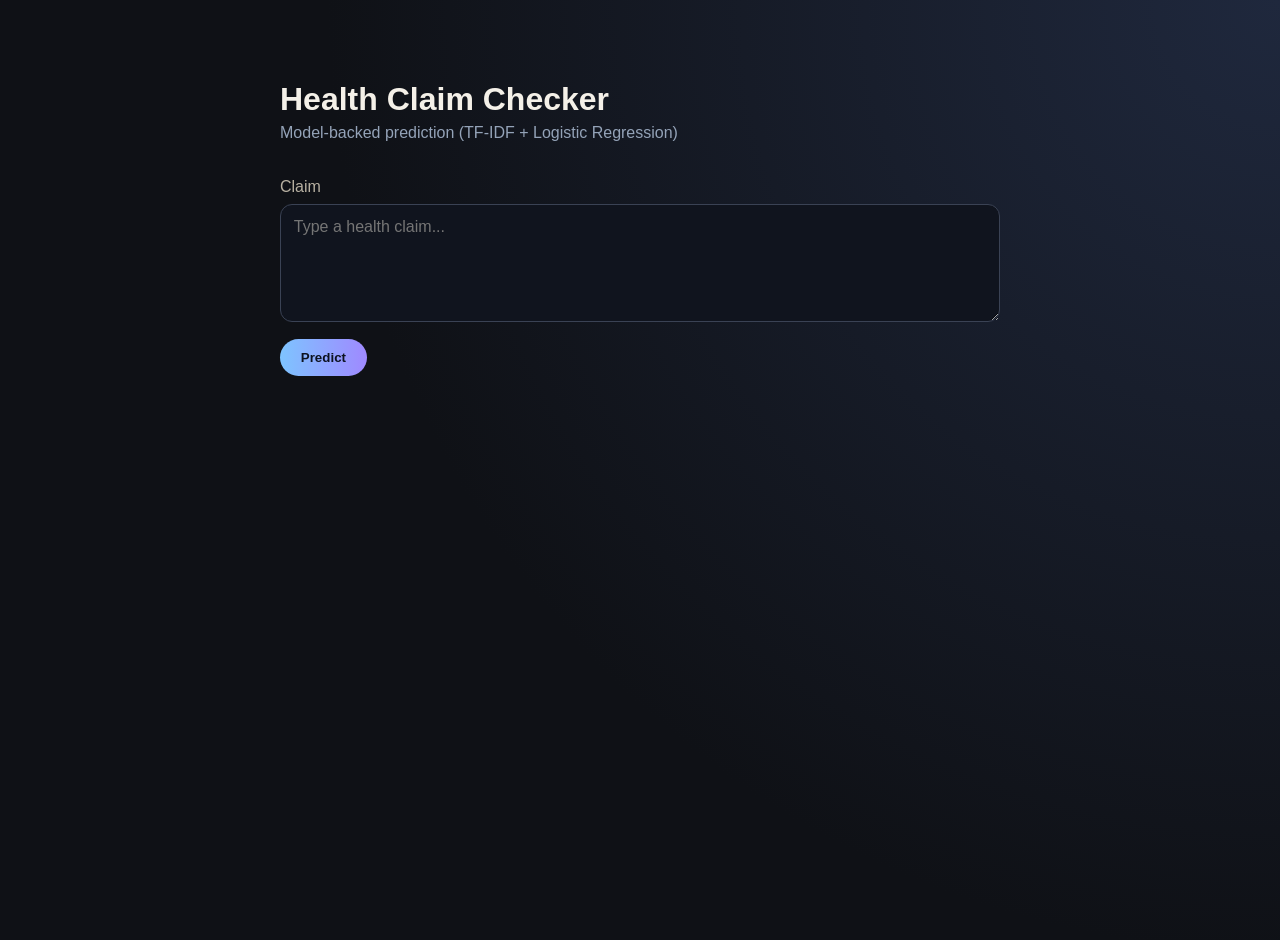
==== frontend/index.html @ 02767c33 "change structure" ====
<!doctype html>
<html lang="en">
  <head>
    <meta charset="UTF-8" />
    <meta name="viewport" content="width=device-width, initial-scale=1.0" />
    <title>Health Claim Checker</title>
    <link rel="stylesheet" href="/frontend/styles.css" />
  </head>
  <body>
    <main class="shell">
      <h1>Health Claim Checker</h1>
      <p class="sub">Model-backed prediction (TF-IDF + Logistic Regression)</p>

      <label for="claim">Claim</label>
      <textarea id="claim" rows="5" placeholder="Type a health claim..."></textarea>
      <button id="predictBtn">Predict</button>

      <section id="result" class="card hidden">
        <p><strong>Label:</strong> <span id="label"></span></p>
        <p><strong>Confidence:</strong> <span id="confidence"></span></p>
        <p><strong>Misinformation Probability:</strong> <span id="misinfoProb"></span></p>
        <p><strong>Explanation:</strong> <span id="explanation"></span></p>
      </section>

      <p id="error" class="error hidden"></p>
    </main>

    <script src="/frontend/script.js"></script>
  </body>
</html>
---- frontend/styles.css ----
body {
  margin: 0;
  font-family: sans-serif;
  background: #0f172a;
  color: #e2e8f0;
}

.shell {
  max-width: 760px;
  margin: 40px auto;
  padding: 20px;
}

h1 {
  margin-bottom: 6px;
}

.sub {
  margin-top: 0;
  color: #94a3b8;
}

label {
  display: block;
  margin-top: 20px;
  margin-bottom: 8px;
}

textarea {
  width: 100%;
  border: 1px solid #334155;
  background: #111827;
  color: #e2e8f0;
  border-radius: 8px;
  padding: 12px;
}

button {
  margin-top: 12px;
  background: #22c55e;
  color: #052e16;
  border: none;
  border-radius: 8px;
  padding: 10px 14px;
  font-weight: 700;
  cursor: pointer;
}

.card {
  margin-top: 18px;
  border: 1px solid #334155;
  background: #111827;
  border-radius: 8px;
  padding: 14px;
}

.error {
  margin-top: 12px;
  color: #fca5a5;
}

.hidden {
  display: none;
}
:root {
  --bg: #0f1116;
  --panel: #161a22;
  --text: #f4f0e8;
  --muted: #b8b1a2;
  --line: #3a4254;
  --ok: #5fd3a8;
  --warn: #f2a66b;
  --shadow: 0 20px 60px rgba(0, 0, 0, 0.35);
}

* {
  box-sizing: border-box;
}

body {
  margin: 0;
  min-height: 100vh;
  font-family: "Work Sans", sans-serif;
  color: var(--text);
  background: radial-gradient(circle at top right, #1f283d, var(--bg) 60%);
}

.grain {
  position: fixed;
  inset: 0;
  pointer-events: none;
  opacity: 0.15;
  background-image: radial-gradient(#ffffff 0.5px, transparent 0.5px);
  background-size: 3px 3px;
}

.app-shell {
  width: min(760px, 92vw);
  margin: 3rem auto;
  display: grid;
  gap: 1.4rem;
}

.hero h1 {
  margin: 0.2rem 0 0.4rem;
  font-size: clamp(2.2rem, 5vw, 3.2rem);
  font-family: "Cormorant Garamond", serif;
}

.kicker {
  color: var(--warn);
  text-transform: uppercase;
  letter-spacing: 0.14em;
  margin: 0;
  font-size: 0.78rem;
}

.subtext {
  margin: 0;
  color: var(--muted);
}

.panel,
.result {
  background: linear-gradient(180deg, rgba(255, 255, 255, 0.03), transparent),
    var(--panel);
  border: 1px solid var(--line);
  border-radius: 18px;
  padding: 1rem;
  box-shadow: var(--shadow);
}

label {
  display: inline-block;
  margin-bottom: 0.5rem;
  color: var(--muted);
}

textarea {
  width: 100%;
  resize: vertical;
  border-radius: 12px;
  border: 1px solid var(--line);
  background: #10141e;
  color: var(--text);
  padding: 0.8rem;
  font: inherit;
}

button {
  margin-top: 0.8rem;
  border: none;
  border-radius: 999px;
  padding: 0.7rem 1.3rem;
  background: linear-gradient(90deg, #7ec4ff, #9f89ff);
  color: #0c1220;
  font-weight: 600;
  cursor: pointer;
}

button:hover {
  filter: brightness(1.08);
}

.result-header {
  display: flex;
  align-items: center;
  gap: 0.65rem;
}

.badge {
  border-radius: 999px;
  padding: 0.2rem 0.7rem;
  font-size: 0.78rem;
  font-weight: 700;
  letter-spacing: 0.06em;
}

.badge.reliable {
  background: color-mix(in srgb, var(--ok) 26%, transparent);
  color: var(--ok);
}

.badge.misinformation {
  background: color-mix(in srgb, var(--warn) 26%, transparent);
  color: var(--warn);
}

.confidence {
  color: var(--muted);
  font-size: 0.9rem;
}

.hidden {
  display: none;
}
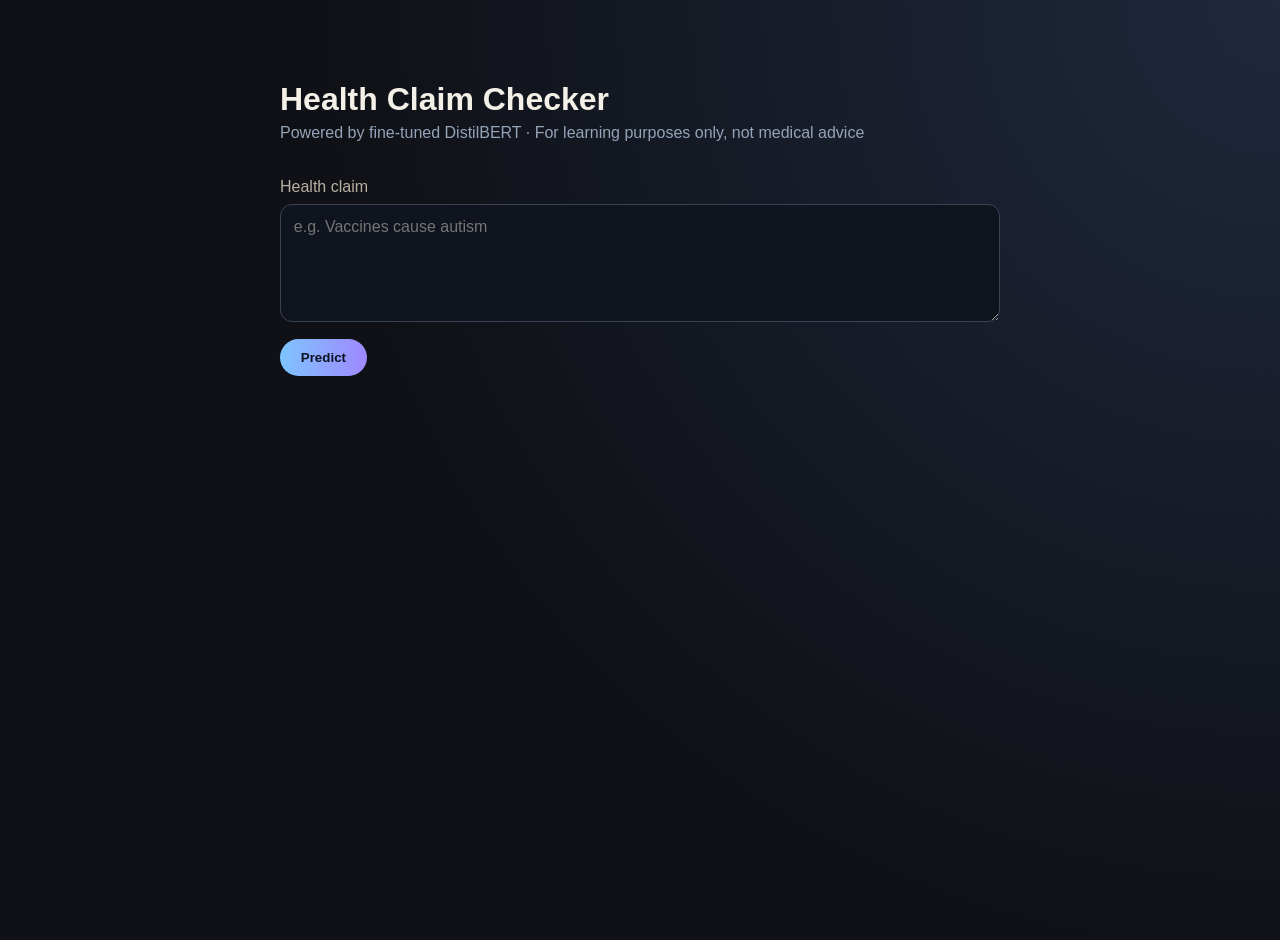
==== commit c6eef83e: "Update frontend subtitle to reflect DistilBERT model Replace stale "TF-IDF + Logistic Regression" de" ====
--- a/frontend/index.html
+++ b/frontend/index.html
@@ -9,10 +9,10 @@
   <body>
     <main class="shell">
       <h1>Health Claim Checker</h1>
-      <p class="sub">Model-backed prediction (TF-IDF + Logistic Regression)</p>
+      <p class="sub">Powered by fine-tuned DistilBERT · For learning purposes only, not medical advice</p>
 
-      <label for="claim">Claim</label>
-      <textarea id="claim" rows="5" placeholder="Type a health claim..."></textarea>
+      <label for="claim">Health claim</label>
+      <textarea id="claim" rows="5" placeholder="e.g. Vaccines cause autism"></textarea>
       <button id="predictBtn">Predict</button>
 
       <section id="result" class="card hidden">
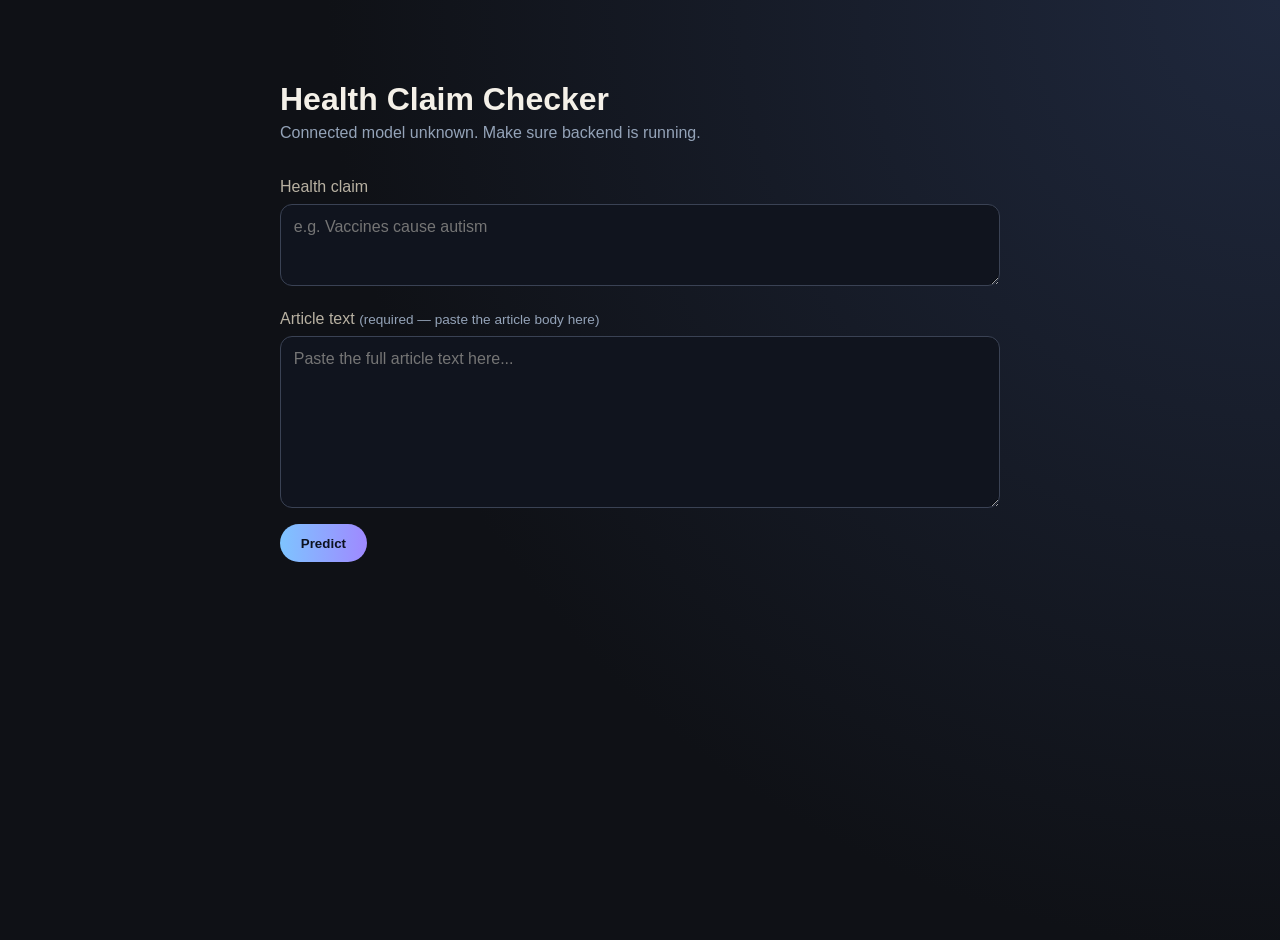
==== commit 1c5a0059: "Require article text in frontend for accurate predictions Add article text textarea as a required fi" ====
--- a/frontend/index.html
+++ b/frontend/index.html
@@ -9,10 +9,14 @@
   <body>
     <main class="shell">
       <h1>Health Claim Checker</h1>
-      <p class="sub">Powered by fine-tuned DistilBERT · For learning purposes only, not medical advice</p>
+      <p class="sub" id="modelSubtext">Loading model details...</p>
 
       <label for="claim">Health claim</label>
-      <textarea id="claim" rows="5" placeholder="e.g. Vaccines cause autism"></textarea>
+      <textarea id="claim" rows="3" placeholder="e.g. Vaccines cause autism"></textarea>
+
+      <label for="articleText">Article text <span class="required">(required — paste the article body here)</span></label>
+      <textarea id="articleText" rows="8" placeholder="Paste the full article text here..."></textarea>
+
       <button id="predictBtn">Predict</button>
 
       <section id="result" class="card hidden">
--- a/frontend/styles.css
+++ b/frontend/styles.css
@@ -3,6 +3,12 @@
   font-family: sans-serif;
   background: #0f172a;
   color: #e2e8f0;
+}
+
+.required {
+  color: #94a3b8;
+  font-size: 0.85em;
+  font-weight: normal;
 }
 
 .shell {
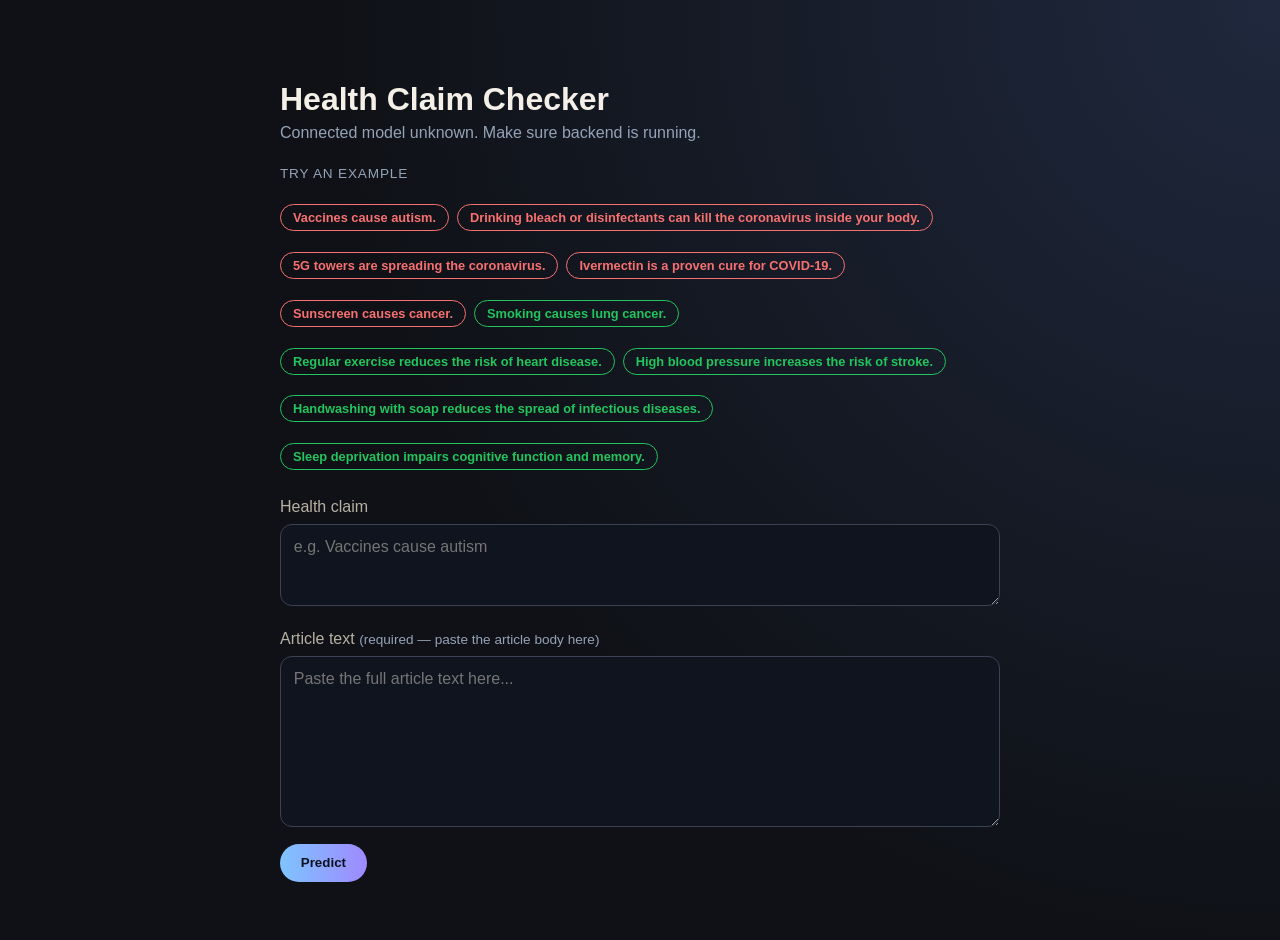
==== commit 8f85c2d2: "Add 10 clickable examples to frontend Each chip shows a claim and populates both the claim and artic" ====
--- a/frontend/index.html
+++ b/frontend/index.html
@@ -10,6 +10,11 @@
     <main class="shell">
       <h1>Health Claim Checker</h1>
       <p class="sub" id="modelSubtext">Loading model details...</p>
+
+      <div class="examples-section">
+        <p class="examples-label">Try an example</p>
+        <div id="exampleChips" class="examples-grid"></div>
+      </div>
 
       <label for="claim">Health claim</label>
       <textarea id="claim" rows="3" placeholder="e.g. Vaccines cause autism"></textarea>
--- a/frontend/styles.css
+++ b/frontend/styles.css
@@ -9,6 +9,50 @@
   color: #94a3b8;
   font-size: 0.85em;
   font-weight: normal;
+}
+
+.examples-section {
+  margin-top: 24px;
+  margin-bottom: 8px;
+}
+
+.examples-label {
+  margin: 0 0 10px;
+  font-size: 0.85em;
+  color: #94a3b8;
+  text-transform: uppercase;
+  letter-spacing: 0.06em;
+}
+
+.examples-grid {
+  display: flex;
+  flex-wrap: wrap;
+  gap: 8px;
+}
+
+.chip {
+  padding: 5px 12px;
+  border-radius: 999px;
+  border: 1px solid;
+  font-size: 0.8em;
+  cursor: pointer;
+  background: transparent;
+  text-align: left;
+  transition: opacity 0.15s;
+}
+
+.chip:hover {
+  opacity: 0.75;
+}
+
+.chip--reliable {
+  border-color: #22c55e;
+  color: #22c55e;
+}
+
+.chip--misinformation {
+  border-color: #f87171;
+  color: #f87171;
 }
 
 .shell {
